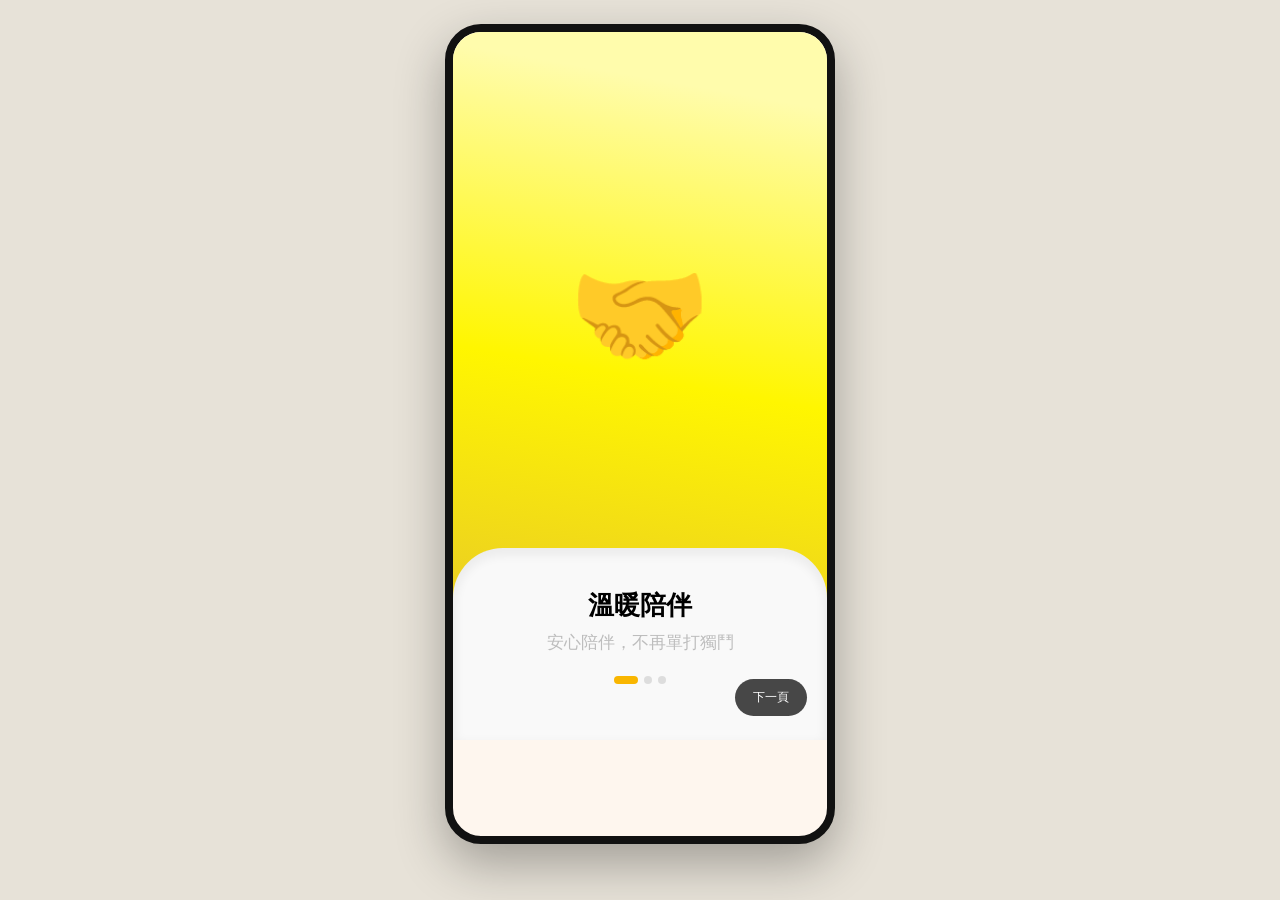
==== 吞嚥照護本/index.html @ 3a4defb1 "Add files via upload first edition by engineer" ====
<!doctype html><html><head><meta charset=utf8><meta name=viewport content="width=device-width,initial-scale=1,viewport-fit=cover"><style>:root{color-scheme:light;box-sizing:border-box;padding-top:env(safe-area-inset-top,0px);padding-bottom:env(safe-area-inset-bottom,0px)}html{scroll-padding-top:env(safe-area-inset-top,0px)}body{margin:0;padding:0;font:14px -apple-system,BlinkMacSystemFont,sans-serif;background:#faf9f5;color:#141413}img{max-width:100%}[hidden]:not([hidden=until-found i]){display:none!important}</style></head><body>
<title>吞嚥照護本</title>
<style>
  :root{
    --page-bg:#e7e2d8; --bg:#fef6ee; --card:#ffffff; --ink:#1c1c1c; --sub:#6b7280;
    --accent:#f6812a; --accent-d:#d6620f; --yellow:#fddb00; --yellow-d:#f5c400;
    --line:#e5e7eb; --teal:#12b8a6;
  }
  *{box-sizing:border-box;}
  body{margin:0;font-family:"PingFang TC","Microsoft JhengHei",sans-serif;background:var(--page-bg);display:flex;justify-content:center;padding-block:24px;color:var(--ink);}
  .phone{width:390px;max-width:100%;height:820px;background:var(--bg);border-radius:36px;box-shadow:0 20px 50px rgba(0,0,0,.3);overflow:hidden;position:relative;border:8px solid #111;}
  .screen{height:100%;overflow-y:auto;padding-bottom:96px;}
  .tabbar{position:absolute;bottom:0;left:0;right:0;height:88px;background:#171717;display:flex;align-items:flex-end;padding-bottom:14px;border-radius:36px 36px 0 0;z-index:20;}
  .tab{flex:1;display:flex;flex-direction:column;align-items:center;justify-content:center;gap:6px;font-size:.68rem;color:#fff;cursor:pointer;background:none;border:none;}
  .tab.active{color:var(--accent);}
  .tab.active .ic svg{stroke:var(--accent);}
  .tab .ic{display:flex;align-items:center;justify-content:center;}
  .tab .ic svg{width:26px;height:26px;stroke:#fff;fill:none;stroke-width:1.6;}
  .tab-spacer{flex:0 0 76px;}
  .tab-bump{position:absolute;left:50%;top:-24px;transform:translateX(-50%);width:140px;height:48px;background:#171717;border-radius:70px 70px 0 0;z-index:19;}
  .fab{position:absolute;left:50%;bottom:56px;transform:translateX(-50%);width:60px;height:60px;border-radius:50%;background:var(--accent);color:#fff;font-size:1.7rem;border:none;display:flex;align-items:center;justify-content:center;cursor:pointer;z-index:21;box-shadow:0 4px 10px rgba(0,0,0,.25);}

  /* ---- 質地卡 ---- */
  .qd-head{padding:16px 16px 10px;}
  .qd-head .tag{color:var(--accent);font-size:.68rem;font-weight:700;margin-bottom:6px;}
  .qd-head h2{margin:0 0 2px;font-size:1.05rem;color:var(--ink);}
  .qd-head p{margin:0;font-size:.78rem;color:var(--sub);}
  .qd-section-title{padding:14px 16px 0;font-size:.95rem;font-weight:700;color:var(--ink);}
  .qd-section-sub{padding:2px 16px 0;font-size:.75rem;color:var(--sub);}
  .split-card{display:flex;height:200px;border-radius:18px;overflow:hidden;margin:10px 16px;box-shadow:0 2px 8px rgba(0,0,0,.15);}
  .split-half{flex:1;position:relative;cursor:pointer;display:flex;align-items:flex-end;padding:14px;border:none;text-align:left;font:inherit;}
  .split-half .lbl{color:#fff;font-weight:800;font-size:1.02rem;text-shadow:0 1px 4px rgba(0,0,0,.5);}
  .split-video-a{background:linear-gradient(160deg,#c8946a 0%,#8a6142 100%);}
  .split-video-b{background:linear-gradient(160deg,#8a6142 0%,#4a3222 100%);}
  .split-menu-a{background:linear-gradient(160deg,#d8cda0 0%,#b7ae85 100%);}
  .split-menu-b{background:linear-gradient(160deg,#b7ae85 0%,#6f7050 100%);}
  .split-menu-a .lbl,.split-menu-b .lbl{color:#2c2a1e;text-shadow:none;}
  .qd-scroll{display:flex;gap:10px;overflow-x:auto;padding:10px 16px 4px;-webkit-overflow-scrolling:touch;}
  .qd-card{flex:0 0 128px;height:158px;border-radius:24px;position:relative;overflow:hidden;cursor:pointer;border:none;padding:0;display:block;}
  .qd-card .qd-bg{position:absolute;inset:0;}
  .qd-card .qd-overlay{position:absolute;inset:0;background:linear-gradient(to bottom, rgba(255,255,255,.15) 0%, rgba(0,0,0,.55) 100%);}
  .qd-card .qd-lbl{position:absolute;left:0;right:0;bottom:14px;z-index:1;color:#fff;text-align:center;padding:0 6px;}
  .qd-card .qd-lbl b{display:block;font-size:1.05rem;font-weight:800;text-shadow:0 1px 4px rgba(0,0,0,.4);}
  .qd-card .qd-lbl span{display:block;font-size:.66rem;margin-top:2px;text-shadow:0 1px 4px rgba(0,0,0,.4);}
  .qd-toolkit{display:flex;gap:10px;padding:14px 16px 20px;}
  .qd-toolkit .qd-tk-card{flex:1;height:200px;border-radius:24px;background:linear-gradient(160deg,#f3ead9 0%,#d9c9a4 100%);display:flex;align-items:center;justify-content:center;font-size:2rem;color:#a98a55;}

  /* ---- 質地測定示範 detail page ---- */
  .st-topbar{background:#e75900;color:#fff;padding:20px 16px 18px;position:relative;border-radius:0 0 30px 30px;}
  .st-back{position:absolute;left:16px;top:18px;background:none;border:none;color:#fff;font-size:1.3rem;cursor:pointer;padding:4px 8px;}
  .st-topbar h2{margin:0 0 10px;text-align:center;font-size:1rem;font-weight:800;}
  .st-warn{display:flex;align-items:center;justify-content:center;gap:6px;font-size:.68rem;font-weight:700;}
  .st-pillrow{display:flex;gap:8px;overflow-x:auto;padding:14px 16px;}
  .st-pill{flex:0 0 auto;border:1.5px solid var(--accent);color:var(--accent);border-radius:20px;padding:8px 16px;font-size:.82rem;font-weight:700;background:var(--card);cursor:pointer;white-space:nowrap;}
  .st-pill.active{background:var(--accent);color:#fff;}
  .st-section{background:var(--card);border-radius:16px;margin:0 16px 16px;padding:16px;box-shadow:0 1px 4px rgba(0,0,0,.08);}
  .st-section h3{margin:0 0 4px;font-size:.9rem;color:var(--accent);}
  .st-section .exp{font-size:.78rem;color:var(--sub);margin:0 0 10px;}
  .st-video-label{font-size:.82rem;font-weight:700;margin:12px 0 6px;color:var(--ink);}
  .st-video-label:first-of-type{margin-top:0;}
  .st-video{width:100%;aspect-ratio:16/9;border-radius:12px;background:linear-gradient(160deg,#e7dcc8 0%,#c9a876 100%);display:flex;align-items:center;justify-content:center;color:#777;font-size:.75rem;overflow:hidden;position:relative;}
  .st-video iframe{width:100%;height:100%;border:none;border-radius:12px;}
  .credits-footer{margin:24px 0 0;background:#e75900;border-radius:30px 30px 0 0;padding:20px 24px 28px 24px;color:#fff;position:relative;}
  .credits-footer .cf-title{font-size:.75rem;font-weight:700;margin:0 0 12px;line-height:1.5;text-align:center;}
  .credits-row{display:flex;align-items:flex-start;gap:8px;font-size:.75rem;font-weight:700;line-height:1.5;margin-bottom:4px;}
  .credits-row .bar{width:4px;flex:0 0 4px;align-self:stretch;min-height:16px;background:#fff;border-radius:1px;}
  .cf-badge{position:absolute;right:16px;bottom:12px;width:32px;height:32px;border-radius:16px;background:#fff;display:flex;align-items:center;justify-content:center;font-size:1rem;overflow:hidden;}
  .st-video-link{display:flex;flex-direction:column;align-items:center;justify-content:center;gap:10px;width:100%;height:100%;text-decoration:none;}
  .st-video-link .play-badge{width:54px;height:54px;border-radius:50%;background:rgba(255,255,255,.9);color:var(--accent-d);display:flex;align-items:center;justify-content:center;font-size:1.3rem;box-shadow:0 2px 8px rgba(0,0,0,.2);}
  .st-video-link .yt-caption{font-size:.72rem;font-weight:700;color:#5a4326;}

  /* ---- 示範料理 detail page ---- */
  .mn-info{font-size:.68rem;text-align:center;opacity:.9;margin-bottom:4px;}
  .mn-nutri{font-size:.66rem;text-align:center;opacity:.85;}
  .mn-intro{background:var(--card);border-radius:16px;margin:0 16px 16px;padding:16px;box-shadow:0 1px 4px rgba(0,0,0,.08);font-size:.78rem;color:var(--sub);line-height:1.7;}
  .mn-intro h3{margin:0 0 8px;font-size:.9rem;color:var(--ink);}
  .mn-ing{font-size:.76rem;color:var(--sub);margin:0 0 10px;}
  .mn-photo{width:100%;height:160px;border-radius:14px;background:#e5e5e5;}
  .mn-warn{font-size:.7rem;color:var(--accent);margin:0 0 8px;line-height:1.5;}

  /* ---- 自家菜 / 安心錄 shared ---- */
  .yellow-panel{background:var(--yellow);padding:14px 16px 16px;}
  .yp-row{display:flex;justify-content:space-between;align-items:center;}
  .pill-white{background:#fff;border-radius:20px;padding:6px 12px;font-size:.72rem;font-weight:700;color:#222;display:inline-flex;align-items:center;gap:5px;}
  .avatar{width:32px;height:32px;border-radius:50%;background:#fff;display:flex;align-items:center;justify-content:center;font-size:1rem;overflow:hidden;}
  .calendar{display:grid;grid-template-columns:repeat(7,1fr);gap:4px;margin-top:10px;}
  .cal-h{text-align:center;font-size:.62rem;color:#8a6d00;}
  .cal-d{aspect-ratio:1;display:flex;align-items:center;justify-content:center;border-radius:8px;font-size:.75rem;cursor:pointer;border:none;background:transparent;color:#333;}
  .cal-d.sel{background:#fff;font-weight:800;}
  .cal-d.has::after{content:"";display:block;width:4px;height:4px;border-radius:50%;background:var(--accent);position:relative;top:9px;}
  .today-title{font-weight:800;font-size:1rem;margin:12px 0 2px;color:#222;}
  .today-sub{font-size:.78rem;color:#3a3226;}
  .entry-item{display:flex;gap:10px;align-items:center;background:rgba(255,255,255,.6);border-radius:10px;padding:8px 10px;margin-top:8px;}
  .entry-item img{width:38px;height:38px;border-radius:8px;object-fit:cover;background:#fff;}
  .entry-item .who{font-size:.7rem;font-weight:700;color:#222;}
  .entry-item .what{font-size:.72rem;color:#444;}
  .entry-item .time{margin-left:auto;font-size:.65rem;color:#666;}

  .form-panel{background:var(--card);border-radius:20px 20px 0 0;margin-top:-14px;position:relative;padding:16px;box-shadow:0 -2px 10px rgba(0,0,0,.08);}
  .fp-head{display:flex;align-items:center;gap:10px;margin-bottom:12px;}
  .fp-head .dsel{font-weight:800;font-size:1rem;color:var(--ink);}
  .seg{display:flex;background:var(--line);border-radius:14px;padding:2px;font-size:.7rem;margin-left:auto;}
  .seg span{padding:5px 10px;border-radius:12px;cursor:pointer;color:var(--ink);}
  .seg span.on{background:var(--teal);color:#fff;font-weight:700;}
  .cam-btn{width:30px;height:30px;border-radius:50%;border:1px solid var(--line);background:var(--card);display:flex;align-items:center;justify-content:center;cursor:pointer;}
  .f-field{border:1.5px solid var(--accent);border-radius:22px;padding:9px 14px;margin-bottom:10px;display:flex;align-items:center;gap:8px;}
  .f-field label{color:var(--accent);font-size:.8rem;font-weight:700;flex-shrink:0;}
  .f-field input,.f-field select{border:none;outline:none;flex:1;font-size:.85rem;background:transparent;color:var(--ink);text-align:right;min-width:0;}
  .f-field .icon-r{font-size:1rem;flex-shrink:0;}
  .btn-primary{background:var(--accent);color:#fff;border:none;padding:11px;border-radius:14px;font-size:.86rem;font-weight:700;cursor:pointer;width:100%;}
  .list-title{font-size:.9rem;font-weight:700;margin:16px 0 8px;color:var(--ink);}
  .empty{text-align:center;color:var(--sub);font-size:.82rem;padding:24px 0;}

  /* ---- 安心錄 last visit ---- */
  .visit-hero{background:var(--yellow);border-radius:16px;padding:14px 16px;margin:0 16px;box-shadow:0 4px 0 var(--yellow-d);}
  .visit-hero .vh-meta{font-size:.78rem;font-weight:800;color:#2a2200;border-bottom:1px solid rgba(0,0,0,.15);padding-bottom:8px;margin-bottom:8px;}
  .visit-hero .vh-body{font-size:.8rem;line-height:1.6;margin-bottom:6px;color:#2a2200;}
  .visit-hero .vh-by{font-size:.72rem;color:#5c4a00;}
  .date-chip-row{display:flex;gap:10px;overflow-x:auto;padding:14px 16px;}
  .date-chip{flex:0 0 78px;height:78px;border-radius:14px;background:linear-gradient(160deg,var(--yellow) 0%,var(--accent) 100%);color:#2a2200;display:flex;flex-direction:column;align-items:flex-start;justify-content:center;padding:8px 10px;cursor:pointer;}
  .date-chip b{font-size:.68rem;}
  .date-chip .dnum{font-size:1.3rem;font-weight:800;}
  .date-chip .dtag{font-size:.6rem;}

  /* ---- 長輩卡 ---- */
  .elder-head{display:flex;align-items:center;gap:14px;padding:20px 16px 8px;}
  .elder-head .photo{width:64px;height:64px;border-radius:50%;background:var(--line);flex-shrink:0;}
  .elder-head h2{margin:0;font-size:1.15rem;color:var(--ink);}
  .elder-head .sub-tag{font-size:.65rem;color:var(--sub);font-weight:400;margin-left:4px;}
  .chip-small{display:inline-block;border:1px solid var(--accent);color:var(--accent);border-radius:14px;padding:3px 10px;font-size:.7rem;margin-top:6px;margin-right:6px;}
  .care-item{display:flex;align-items:center;gap:10px;padding:10px 0;border-bottom:1px solid var(--line);}
  .care-item .photo{width:38px;height:38px;border-radius:50%;background:var(--line);flex-shrink:0;}
  .care-item .nm{font-size:.85rem;font-weight:700;color:var(--ink);}
  .care-item .role{font-size:.68rem;color:var(--sub);font-weight:400;margin-left:4px;}
  .care-item .upd{font-size:.7rem;color:var(--accent);margin-top:2px;}
  .photo-grid{display:flex;gap:6px;overflow-x:auto;padding-bottom:4px;}
  .photo-grid .ph{flex:0 0 100px;height:120px;border-radius:8px;background:#ccc center/cover;position:relative;}
  .photo-grid .ph span{position:absolute;left:6px;bottom:6px;color:#fff;font-size:.65rem;text-shadow:0 1px 3px rgba(0,0,0,.7);}

  .toast{position:absolute;bottom:90px;left:50%;transform:translateX(-50%);background:#222;color:#fff;padding:8px 16px;border-radius:20px;font-size:.78rem;z-index:40;opacity:0;transition:opacity .2s;pointer-events:none;}
  .toast.show{opacity:1;}

  /* ---- Onboarding ---- */
  .onboard-wrap{position:relative;height:100%;background:linear-gradient(190deg,#fffcac 10%,#fff600 49%,#ddb23b 106%);display:flex;flex-direction:column;align-items:center;justify-content:flex-end;overflow:hidden;}
  .onboard-illust{flex:1;display:flex;align-items:center;justify-content:center;font-size:7rem;padding-top:40px;}
  .onboard-card{background:#f9f9f9;border-radius:50px 50px 0 0;box-shadow:inset 0 5px 10px 3px rgba(0,0,0,.05);width:100%;padding:40px 24px 56px;text-align:center;position:relative;}
  .onboard-card h2{margin:0 0 8px;font-size:1.6rem;font-weight:800;color:#000;}
  .onboard-card p{margin:0;font-size:1.05rem;color:#bdbdbd;}
  .onboard-dots{display:flex;gap:6px;justify-content:center;margin-top:22px;}
  .onboard-dots span{width:8px;height:8px;border-radius:4px;background:#ddd;display:inline-block;}
  .onboard-dots span.on{width:24px;background:#f9b600;}
  .onboard-next{position:absolute;right:20px;bottom:24px;background:#474747;color:#fff;border:none;border-radius:100px;padding:10px 18px;font-size:.78rem;cursor:pointer;}
  .onboard-next.last{background:#000;}

  /* ---- Home ---- */
  .home-hero{background:#fff600;border-radius:0 0 41px 41px;padding:16px 16px 60px;position:relative;}
  .home-toprow{display:flex;align-items:center;gap:6px;font-size:.85rem;font-weight:700;color:#000;}
  .home-toprow .chev{font-size:.7rem;color:#555;}
  .home-date{font-size:1.4rem;font-weight:800;color:#000;margin:14px 0 2px;}
  .home-greet{font-size:1.15rem;font-weight:800;color:#000;margin:0 0 16px;}
  .home-cta{display:flex;flex-direction:column;gap:8px;width:62%;}
  .home-cta button{background:#fff;border-radius:18px;padding:9px 14px;font-size:.8rem;font-weight:700;text-align:left;cursor:pointer;display:flex;align-items:center;gap:6px;}
  .home-cta button.meal{border:1px solid #ff5100;color:#ff5100;}
  .home-cta button.visit{border:1px solid #c7c000;color:#c7c000;}
  .home-level{position:absolute;right:16px;bottom:16px;text-align:right;color:#c7c000;}
  .home-level .lv-lbl{font-size:.72rem;font-weight:700;}
  .home-level .lv-num{font-size:2rem;font-weight:800;line-height:1;}
  .home-level .lv-tail{font-size:.72rem;font-weight:700;}
  .home-level .lv-bowl{font-size:2.6rem;margin-top:2px;}
  .home-logs{padding:0 16px;margin-top:-30px;position:relative;z-index:2;}
  .log-card{border-radius:41px;padding:18px 16px;display:flex;gap:12px;margin-bottom:12px;}
  .log-card.current{background:#f5f5f5;}
  .log-card.past{background:rgba(245,245,245,.6);}
  .log-date{flex:0 0 52px;text-align:center;}
  .log-date .dn{font-size:1.8rem;font-weight:800;color:#676767;line-height:1;}
  .log-date .dm{font-size:.85rem;color:#ddd;font-weight:700;}
  .log-rows{flex:1;display:flex;flex-direction:column;gap:6px;}
  .log-badge{align-self:flex-start;background:#ff5100;color:#fff;font-size:.65rem;font-weight:700;border-radius:10px;padding:3px 8px;margin-bottom:2px;}
  .log-row{background:rgba(255,255,255,.85);border-radius:23px;padding:9px 12px;font-size:.75rem;font-weight:700;color:#333;display:flex;align-items:center;gap:6px;}
  .log-card.past .log-row{background:rgba(255,255,255,.6);}
</style>

<div class="phone">
  <div class="screen" id="screen"></div>
  <div class="tab-bump"></div>
  <div class="fab" id="fab">＋</div>
  <div class="tabbar" id="tabbar">
    <button class="tab" data-tab="texture">
      <span class="ic"><svg viewBox="0 0 24 24"><rect x="2" y="4" width="20" height="16" rx="3"/><path d="M9 4v16M4 9h5M4 15h5"/><path d="M13 9l4 3-4 3z"/></svg></span>質地卡
    </button>
    <button class="tab" data-tab="meal">
      <span class="ic"><svg viewBox="0 0 24 24"><path d="M12 3a3 3 0 0 1 3 3v6a3 3 0 0 1-6 0V6a3 3 0 0 1 3-3z"/><path d="M6 11a6 6 0 0 0 12 0M12 17v4"/></svg></span>自家菜
    </button>
    <div class="tab-spacer"></div>
    <button class="tab" data-tab="visit">
      <span class="ic"><svg viewBox="0 0 24 24"><circle cx="12" cy="12" r="9"/><path d="M9 8v4a3 3 0 0 0 6 0V8"/><circle cx="6.5" cy="15.5" r="1"/></svg></span>安心錄
    </button>
    <button class="tab" data-tab="elder">
      <span class="ic"><svg viewBox="0 0 24 24"><circle cx="12" cy="8" r="4"/><path d="M4 20c0-4 4-6 8-6s8 2 8 6"/></svg></span>長輩卡
    </button>
  </div>
  <div class="toast" id="toast"></div>
</div>

<script>
/* ---------------- data / storage ---------------- */
const STORE_MEALS = "ansimjia_meals";
const STORE_VISITS = "ansimjia_visits";
const PATIENT = { name:"陳寶珠", age:78, level:"Level 4以下" };

function loadMeals(){ try{ return JSON.parse(localStorage.getItem(STORE_MEALS)||"[]"); }catch(e){ return []; } }
function saveMeals(arr){ try{ localStorage.setItem(STORE_MEALS, JSON.stringify(arr)); }catch(e){} }
function loadVisits(){ try{ return JSON.parse(localStorage.getItem(STORE_VISITS)||"[]"); }catch(e){ return []; } }
function saveVisits(arr){ try{ localStorage.setItem(STORE_VISITS, JSON.stringify(arr)); }catch(e){} }

function seedIfEmpty(){
  if(loadMeals().length===0){
    saveMeals([{id:1, date: fmt(new Date()), time:"10:03", who:"阿妮", name:"一杯燕麥", cat:"drink"}]);
  }
  if(loadVisits().length===0){
    saveVisits([{id:1, date:"2026-08-20", time:"10:33", clinic:"台北醫院", doctor:"陳醫師",
       note:"評估吞嚥功能穩定，建議持續Level 5質地，三個月後複診。", recorder:"阿妮 看護"}]);
  }
}
function fmt(d){ const p=n=>String(n).padStart(2,"0"); return `${d.getFullYear()}-${p(d.getMonth()+1)}-${p(d.getDate())}`; }
function uid(){ return Date.now()+Math.floor(Math.random()*1000); }

/* ---------------- 質地測定示範 內容資料 ---------------- */
const SELF_TEST_DATA = {
  "12": {
    title: "Level 1-2．質地測定示範",
    warn: "工具包並未提供針筒，需自行至藥局購買10毫升針筒。",
    sections: [
      { key:"step", pill:"步驟教學", heading:"步驟教學", videos:[{label:null, videoId:"ZAgWRgrYxpQ"}] },
      { key:"l1", pill:"Level 1", heading:"Level 1", exp:"範例：優酪乳、桂格喝的燕麥",
        videos:[{label:"優酪乳", videoId:"na2gVQXbpEU"},{label:"喝的貴格燕麥", videoId:"C4ozJu4w994"}] },
      { key:"l2", pill:"Level 2", heading:"Level 2", exp:"範例：酪梨牛奶、果菜汁加增稠劑",
        videos:[{label:"酪梨牛奶", videoId:"RKBnwPXRSU0"},{label:"果菜汁加增稠劑", videoId:"MyJ1kkomUUY"}] }
    ]
  },
  "3": {
    title: "Level 3．質地測定示範",
    warn: "工具包並未提供針筒，需自行至藥局購買10毫升針筒。",
    sections: [
      { key:"step", pill:"步驟教學", heading:"步驟教學", videos:[{label:null}] },
      { key:"fruit", pill:"果漿", heading:"果漿", exp:"滴管測試、叉子滴落測試",
        videos:[{label:"滴管測試"},{label:"叉子滴落測試"}] },
      { key:"jelly", pill:"燒仙草", heading:"燒仙草", exp:"滴管測試、叉子滴落測試",
        videos:[{label:"滴管測試"},{label:"叉子滴落測試"}] }
    ]
  },
  "4": { title:"Level 4．質地測定示範", warn:"叉子滴落測試：食物應可通過測試不滴落。",
    sections:[{ key:"step", pill:"步驟教學", heading:"步驟教學", videos:[{label:null}] }] },
  "5": { title:"Level 5．質地測定示範", warn:"湯匙傾斜測試：食物應能保持形狀不易散開。",
    sections:[{ key:"step", pill:"步驟教學", heading:"步驟教學", videos:[{label:null}] }] },
  "6": { title:"Level 6．質地測定示範", warn:"叉子壓力檢測：食物應可用叉子輕鬆壓碎。",
    sections:[{ key:"step", pill:"步驟教學", heading:"步驟教學", videos:[{label:null}] }] }
};

/* ---------------- onboarding ---------------- */
const ONBOARD_KEY = "ansimjia_onboarded";
const ONBOARD_SLIDES = [
  { emoji:"🤝", title:"溫暖陪伴", sub:"安心陪伴，不再單打獨鬥" },
  { emoji:"🎬", title:"專業分級", sub:"專業依據影片,不再憑感覺" },
  { emoji:"📖", title:"紀錄無憂", sub:"紀錄不遺忘,回顧看得見" }
];

/* ---------------- state ---------------- */
const state = { tab:"home", mealSelDate: fmt(new Date()), textureView:"list", selftestKey:null, onboardStep:1 };

function toast(msg){
  const el = document.getElementById("toast");
  el.textContent = msg;
  el.classList.add("show");
  setTimeout(()=>el.classList.remove("show"), 1600);
}

/* ---------------- render dispatcher ---------------- */
function render(){
  const screen = document.getElementById("screen");
  const tabbar = document.getElementById("tabbar");
  const fabEl = document.getElementById("fab");
  const bumpEl = document.querySelector(".tab-bump");
  fabEl.style.display = (state.tab==="onboard") ? "none" : "flex";
  if(state.tab==="onboard"){
    screen.innerHTML = renderOnboarding(state.onboardStep);
    tabbar.style.display = "none";
    if(bumpEl) bumpEl.style.display = "none";
    screen.scrollTop = 0;
    wireEvents();
    return;
  } else if(state.tab==="home"){
    screen.innerHTML = renderHome();
    tabbar.style.display = "flex";
  } else if(state.tab==="texture" && state.textureView==="selftest"){
    screen.innerHTML = renderSelfTestDetail(state.selftestKey);
    tabbar.style.display = "none";
  } else if(state.tab==="texture" && state.textureView==="menu"){
    screen.innerHTML = renderMenuDetail(state.selftestKey);
    tabbar.style.display = "none";
  } else if(state.tab==="texture"){
    screen.innerHTML = renderTexture();
    tabbar.style.display = "flex";
  } else if(state.tab==="meal"){
    screen.innerHTML = renderMeal();
    tabbar.style.display = "flex";
  } else if(state.tab==="visit"){
    screen.innerHTML = renderVisit();
    tabbar.style.display = "flex";
  } else if(state.tab==="elder"){
    screen.innerHTML = renderElder();
    tabbar.style.display = "flex";
  }
  const barHidden = (tabbar.style.display==="none");
  if(bumpEl) bumpEl.style.display = barHidden ? "none" : "block";
  fabEl.style.display = barHidden ? "none" : "flex";
  screen.style.paddingBottom = barHidden ? "0px" : "96px";
  screen.scrollTop = 0;
  document.querySelectorAll(".tab").forEach(b=>{
    b.classList.toggle("active", b.dataset.tab===state.tab);
  });
  wireEvents();
}

/* ---------------- Onboarding ---------------- */
function renderOnboarding(step){
  const s = ONBOARD_SLIDES[step-1];
  const isLast = step===ONBOARD_SLIDES.length;
  return `
  <div class="onboard-wrap">
    <div class="onboard-illust">${s.emoji}</div>
    <div class="onboard-card">
      <h2>${s.title}</h2>
      <p>${s.sub}</p>
      <div class="onboard-dots">${ONBOARD_SLIDES.map((_,i)=>`<span class="${i+1===step?"on":""}"></span>`).join("")}</div>
      <button class="onboard-next ${isLast?"last":""}" id="onboardNext">${isLast? "開始紀錄" : "下一頁"}</button>
    </div>
  </div>`;
}

/* ---------------- Home（主頁） ---------------- */
function renderHome(){
  const d = new Date();
  const dateStr = `${d.getFullYear()} / ${String(d.getMonth()+1).padStart(2,"0")} / ${String(d.getDate()).padStart(2,"0")}`;
  const allMeals = loadMeals();
  const byDate = {};
  allMeals.forEach(m=>{ (byDate[m.date]=byDate[m.date]||[]).push(m); });
  const dates = Object.keys(byDate).sort((a,b)=>b.localeCompare(a)).slice(0,2);
  const cardDates = dates.length? dates : [fmt(d)];
  const MON = ["JAN","FEB","MAR","APR","MAY","JUN","JUL","AUG","SEP","OCT","NOV","DEC"];
  return `
  <div class="home-hero">
    <div class="home-toprow">陳寶珠的吞嚥照護本 <span class="chev">▾</span></div>
    <div class="home-date">${dateStr}</div>
    <div class="home-greet">早安！阿嬤今天吃飯了嗎？</div>
    <div class="home-cta">
      <button class="meal" data-goto="home-meal">＋ 餐食紀錄</button>
      <button class="visit" data-goto="home-visit">＋ 診斷回顧</button>
    </div>
    <div class="home-level">
      <div class="lv-lbl">寶珠阿嬤可以吃</div>
      <div class="lv-num">Level 4</div>
      <div class="lv-tail">以下</div>
      <div class="lv-bowl">🍲</div>
    </div>
  </div>
  <div class="home-logs">
    ${cardDates.map((dt,i)=>{
      const items = byDate[dt]||[];
      const dobj = new Date(dt+"T00:00:00");
      const rows = items.length
        ? items.slice(0,3).map(it=>`<div class="log-row">🍽 ${it.name}</div>`)
        : (i===0
            ? [`<div class="log-row">🍚 地瓜粥</div>`,`<div class="log-row">💧 1200ml</div>`,`<div class="log-row">🕒 早餐、午餐</div>`]
            : [`<div class="log-row">🍚 南瓜燉飯</div>`,`<div class="log-row">💧 950ml</div>`]);
      return `
      <div class="log-card ${i===0?"current":"past"}">
        <div class="log-date"><div class="dn">${String(dobj.getDate()).padStart(2,"0")}</div><div class="dm">${MON[dobj.getMonth()]}</div></div>
        <div class="log-rows">
          ${i===0? `<div class="log-badge">回診日</div>` : ""}
          ${rows.join("")}
        </div>
      </div>`;
    }).join("")}
  </div>`;
}

/* ---------------- 質地卡 ---------------- */
const IMG_LOGO = "[data-uri]";
const IMG_TOOLKIT = "[data-uri]";
const IMG_MENU7 = "[data-uri]";
const IMG_MENU6 = "[data-uri]";
const IMG_MENU5 = "[data-uri]";
const IMG_LEVEL6 = "[data-uri]";
const IMG_LEVEL5 = "[data-uri]";
const IMG_LEVEL4 = "[data-uri]";
const IMG_LEVEL3 = "[data-uri]";
const IMG_SYRINGE = "[data-uri]";
const QD_DEMO_LEVELS = [
  { key:"12", label:"Level 1-2", sub:"教學觀看", grad:"linear-gradient(160deg,#c8946a 0%,#8a6142 100%)", img:IMG_SYRINGE },
  { key:"3",  label:"Level 3",   sub:"教學觀看", grad:"linear-gradient(160deg,#8a6142 0%,#4a3222 100%)", img:IMG_LEVEL3 },
  { key:"4",  label:"Level 4",   sub:"教學觀看", grad:"linear-gradient(160deg,#b98a5c 0%,#6e4e2c 100%)", img:IMG_LEVEL4 },
  { key:"5",  label:"Level 5",   sub:"教學觀看", grad:"linear-gradient(160deg,#d8a878 0%,#8a5c34 100%)", img:IMG_LEVEL5 },
  { key:"6",  label:"Level 6",   sub:"教學觀看", grad:"linear-gradient(160deg,#c9946a 0%,#754e28 100%)", img:IMG_LEVEL6 }
];
const QD_MENU_LEVELS = [
  { key:"5", label:"Level 5", sub:"軟質及一口量", grad:"linear-gradient(160deg,#d8cda0 0%,#b7ae85 100%)", img:IMG_MENU5 },
  { key:"6", label:"Level 6", sub:"軟質及一口量", grad:"linear-gradient(160deg,#b7ae85 0%,#6f7050 100%)", img:IMG_MENU6 },
  { key:"7", label:"Level 7", sub:"食物原狀、容易咀嚼", grad:"linear-gradient(160deg,#cbb98a 0%,#8a7a4d 100%)", img:IMG_MENU7 }
];
function qdCard(item, goto){
  const bg = item.img
    ? `background-image:url('${item.img}');background-size:cover;background-position:center;`
    : `background:${item.grad};`;
  return `
  <button class="qd-card" style="${bg}" data-goto="${goto}" data-key="${item.key}">
    <div class="qd-overlay"></div>
    <div class="qd-lbl"><b>${item.label}</b><span>${item.sub}</span></div>
  </button>`;
}
function renderTexture(){
  return `
  <div class="qd-head">
    <div class="tag">臺北醫學大學營養學院 保健營養學系｜高齡營養研究中心 出品</div>
    <h2>IDDSI 質地測定下示範</h2>
    <p>觀看影片，學習居家質地檢測方法</p>
  </div>
  <div class="qd-scroll">
    ${QD_DEMO_LEVELS.map(it=>qdCard(it,"selftest")).join("")}
  </div>

  <div class="qd-section-title">咀嚼困難飲食之示範料理</div>
  <div class="qd-section-sub">不同質地料理查詢</div>
  <div class="qd-scroll">
    ${QD_MENU_LEVELS.map(it=>qdCard(it,"menu")).join("")}
  </div>

  <div class="qd-section-title">IDDSI 食物質地測定工具包</div>
  <div class="qd-section-sub">兼具專業衛教與居家自主測定，輕巧便攜的食物質地檢測工具</div>
  <div class="qd-toolkit">
    <div class="qd-tk-card" style="background-image:url('${IMG_TOOLKIT}');background-size:cover;background-position:center;"></div>
  </div>`;
}

/* ---------------- 咀嚼困難飲食之示範料理 內容資料 ---------------- */
const MENU_SOFT_VEG_INTRO = [
  "建議可多選擇 <b>絲瓜、冬瓜、大黃瓜、莧菜、地瓜葉、茄子、大番茄</b> 等軟質蔬菜，也可以使用 <b>留葉去梗</b> 的方式，讓老人家只吃葉菜的部分，咀嚼更輕鬆。",
  "烹調可善用 <b>蒸、煮、滷、燜、紅燒</b> 等方式。",
  "水果方面，建議選擇比較熟軟的種類，如 <b>香蕉、葡萄、水蜜桃</b>，也可將水果切成薄片或打成果泥，減少咀嚼的負擔。"
];
const MENU_L5_WARN = "此道料理亦可於進食前切割成大小0.4x0.4公分，即符合第5級（細碎及軟濕）";
const MENU_DATA = {
  "5": {
    title: "Level 5 ‧ 咀嚼困難飲食之示範料理",
    info: "軟質及一口量 ｜ 1人份",
    nutri: "蛋白質30G / 脂肪27.5G / 醣類90G / 總熱量730kcal",
    intro: MENU_SOFT_VEG_INTRO,
    sections: [
      { key:"demo", pill:"擺盤示範", heading:"擺盤示範" },
      { key:"rice", pill:"糙米稀飯", heading:"糙米稀飯", ing:"糙米20G、白米40G、水420G" },
      { key:"pumpkin", pill:"蒸南瓜泥", heading:"蒸南瓜泥", ing:"南瓜85G" },
      { key:"egg", pill:"蒸蛋", heading:"蒸蛋", ing:"蛋55G、高湯110G、鹽 / 醬油適量" },
      { key:"chicken", pill:"腿排肉豆..", heading:"雞腿肉豆腐肉排", ing:"雞腿肉60G、豆腐排40G、米酒5G、芝麻醬10G", warn:MENU_L5_WARN },
      { key:"veg2", pill:"雙色蔬菜", heading:"雙色蔬菜", ing:"白花椰菜50G、紅蘿蔔10G、沙拉油5G", warn:MENU_L5_WARN },
      { key:"cucumber", pill:"水煮大黃..", heading:"水煮大黃瓜", ing:"大黃瓜90G", warn:MENU_L5_WARN },
      { key:"fruit", pill:"雙色水果..", heading:"雙色水果拼盤", ing:"木瓜75G、香蕉70G" }
    ]
  },
  "6": {
    title: "Level 6 ‧ 咀嚼困難飲食之示範料理",
    info: "軟質及一口量 ｜ 1人份",
    nutri: "蛋白質30G / 脂肪27.5G / 醣類90G / 總熱量730kcal",
    sections: [
      { key:"demo", pill:"擺盤示範", heading:"擺盤示範" },
      { key:"rice", pill:"糙米飯", heading:"糙米飯（軟）", ing:"糙米20G、白米40G、水90G" },
      { key:"pumpkin", pill:"蒸南瓜", heading:"蒸南瓜", ing:"南瓜85G" },
      { key:"egg", pill:"中式炒蛋", heading:"中式炒蛋", ing:"蛋55G、沙拉油7.5G、鹽 / 醬油適量" },
      { key:"chicken", pill:"腿排肉豆..", heading:"雞腿肉豆腐肉排", ing:"雞腿排60G、板豆腐40G、米酒5G、番茄醬5G" },
      { key:"veg3", pill:"三色蔬菜", heading:"三色蔬菜", ing:"白花椰菜25G、綠花椰菜25G、紅蘿蔔10G、蒜末2G、沙拉油5G" },
      { key:"cucumber", pill:"水煮大黃..", heading:"水煮大黃瓜", ing:"大黃瓜90G" },
      { key:"fruit", pill:"雙色水果..", heading:"雙色水果拼盤", ing:"木瓜75G、香蕉70G" }
    ]
  },
  "7": {
    title: "Level 7 ‧ 咀嚼困難飲食之示範料理",
    info: "食物原狀、容易咀嚼 ｜ 1人份",
    nutri: "蛋白質30G / 脂肪27.5G / 醣類90G / 總熱量730kcal",
    sections: [
      { key:"demo", pill:"擺盤示範", heading:"擺盤示範" },
      { key:"rice", pill:"糙米飯", heading:"糙米飯", ing:"糙米20G、白米40G、水72G" },
      { key:"pumpkin", pill:"蒸南瓜", heading:"蒸南瓜", ing:"南瓜85G" },
      { key:"egg", pill:"煎蛋", heading:"煎蛋", ing:"蛋55G、沙拉油7.5G、鹽 / 醬油適量" },
      { key:"chicken", pill:"雙醬雞腿排", heading:"雙醬雞腿排", ing:"去骨雞腿肉80G、蒜頭5G、米酒5G、糖5G、醬油5G" },
      { key:"veg-mix", pill:"什錦蔬菜", heading:"什錦蔬菜", ing:"白花椰菜22.5G、綠花椰菜22.5G、紅蘿蔔5G、玉米筍10G、蒜末2G、沙拉油5G" },
      { key:"cucumber", pill:"水煮大黃..", heading:"水煮大黃瓜", ing:"大黃瓜90G" },
      { key:"fruit", pill:"雙色水果..", heading:"雙色水果拼盤", ing:"木瓜75G、香蕉70G" }
    ]
  }
};

function renderMenuDetail(key){
  const data = MENU_DATA[key];
  if(!data) return `<div class="empty">找不到內容</div>`;
  return `
  <div class="st-topbar">
    <button class="st-back" id="mnBack">‹</button>
    <h2>${data.title}</h2>
    <div class="mn-info">${data.info}</div>
    <div class="mn-nutri">${data.nutri}</div>
  </div>
  <div class="st-pillrow">
    ${data.sections.map((s,i)=>`<button class="st-pill ${i===0?"active":""}" data-anchor="mn_${s.key}">${s.pill}</button>`).join("")}
  </div>
  ${data.intro? `
  <div class="mn-intro">
    <h3>軟質蔬果建議</h3>
    ${data.intro.map(p=>`<p style="margin:0 0 8px;">${p}</p>`).join("")}
  </div>` : ""}
  ${data.sections.map(s=>`
    <div class="st-section" id="mn_${s.key}">
      <h3>${s.heading}</h3>
      ${s.warn? `<p class="mn-warn">${s.warn}</p>` : ""}
      ${s.ing? `<p class="mn-ing">食材、克（1人份）：${s.ing}</p>` : ""}
      <div class="mn-photo"></div>
    </div>
  `).join("")}
  ${creditsFooter()}
  `;
}

/* ---------------- 質地測定示範 詳細頁 ---------------- */
function renderSelfTestDetail(key){
  const data = SELF_TEST_DATA[key];
  if(!data) return `<div class="empty">找不到內容</div>`;
  return `
  <div class="st-topbar">
    <button class="st-back" id="stBack">‹</button>
    <h2>${data.title}</h2>
    <div class="st-warn"><span>⚠️</span><span>${data.warn.replace(/。$/,"")}</span></div>
  </div>
  <div class="st-pillrow">
    ${data.sections.map((s,i)=>`<button class="st-pill ${i===0?"active":""}" data-anchor="st_${s.key}">${s.pill}</button>`).join("")}
  </div>
  ${data.sections.map(s=>`
    <div class="st-section" id="st_${s.key}">
      <h3>${s.heading}</h3>
      ${s.exp? `<p class="exp">${s.exp}</p>` : ""}
      ${s.videos.map(v=>`
        ${v.label? `<div class="st-video-label">${v.label}</div>` : ""}
        <div class="st-video">${v.videoId
          ? `<iframe src="https://www.youtube.com/embed/${v.videoId}" title="${v.label||s.heading}" frameborder="0" allow="accelerometer; autoplay; clipboard-write; encrypted-media; gyroscope; picture-in-picture; web-share" allowfullscreen style="width:100%;height:100%;border:none;border-radius:12px;"></iframe>`
          : `📹 影片示範（先預留格子）`}</div>
      `).join("")}
    </div>
  `).join("")}
  ${creditsFooter()}
  `;
}

/* ---------------- 出處與製作團隊 ---------------- */
function creditsFooter(){
  const rows = [
    "策畫 / 監製－楊素卿",
    "食譜設計－邱碗淳、陳雅琳",
    "食譜示範－邱碗淳、陳雅琳、彭湘琦、傅律綺、曾郁潔、張芷菱、劉德俊",
    "策畫執行－彭湘琦",
    "攝影 / 影片製作－盧永睿"
  ];
  return `
  <div class="credits-footer">
    <p class="cf-title">臺北醫學大學營養學院保健營養學系｜高齡營養研究中心 出品</p>
    ${rows.map(r=>`<div class="credits-row"><span class="bar"></span><span>${r}</span></div>`).join("")}
    <div class="cf-badge"><img src="${IMG_LOGO}" alt="logo" style="width:100%;height:100%;object-fit:contain;border-radius:16px;background:#fff;"></div>
  </div>`;
}

/* ---------------- 自家菜（今日飲食紀錄） ---------------- */
function renderMeal(){
  const meals = loadMeals().filter(m=>m.date===state.mealSelDate).sort((a,b)=>a.time.localeCompare(b.time));
  const allMeals = loadMeals();
  const d = new Date(state.mealSelDate+"T00:00:00");
  const wk = ["日","一","二","三","四","五","六"][d.getDay()];

  return `
  <div class="yellow-panel">
    <div class="yp-row">
      <span class="pill-white">📅 ${d.getMonth()+1}月</span>
      <div class="avatar">👵</div>
    </div>
    ${renderMiniCalendar(d, allMeals)}
    <div class="today-title">${PATIENT.name}的今天飲食</div>
    <div class="today-sub">${String(d.getDate()).padStart(2,"0")} ${["SUN","MON","TUE","WED","THU","FRI","SAT"][d.getDay()]}${wk}　${meals.length? meals.map(m=>m.name).join("、") : "尚無紀錄"}</div>
    ${meals.map(m=>`
      <div class="entry-item">
        <img src="https://placehold.co/40x40/eee/999?text=🍽" alt="">
        <div>
          <div class="who">${m.who||"—"}</div>
          <div class="what">${m.name}</div>
        </div>
        <div class="time">${m.time}</div>
      </div>`).join("")}
  </div>

  <div class="form-panel">
    <div class="fp-head">
      <span class="dsel">${d.getMonth()+1}月${d.getDate()}日 ▾</span>
      <div class="seg"><span class="on">記錄</span><span>新增</span></div>
      <div class="cam-btn">📷</div>
    </div>
    <form id="mealForm">
      <div class="f-field"><label for="m_name">名稱</label><input type="text" id="m_name" placeholder="輸入菜色" required></div>
      <div class="f-field"><label for="m_cat">類別</label>
        <select id="m_cat">
          <option value="food">餐食</option>
          <option value="drink">飲水</option>
          <option value="med">藥物</option>
        </select>
        <span class="icon-r">🍴</span>
      </div>
      <div class="f-field"><label for="m_note">備註</label><input type="text" id="m_note" placeholder="選填"></div>
      <div class="f-field"><label for="m_who">照顧者</label><input type="text" id="m_who" placeholder="輸入照顧者稱呼" required></div>
      <button type="submit" class="btn-primary">儲存紀錄</button>
    </form>
    <div class="list-title">歷史紀錄</div>
    ${allMeals.length===0? `<div class="empty">還沒有任何紀錄</div>` : ""}
  </div>`;
}

function renderMiniCalendar(selectedDate, allMeals){
  const days = ["MO","TU","WE","TH","FR","SA","SU"];
  const y = selectedDate.getFullYear(), m = selectedDate.getMonth();
  const first = new Date(y,m,1);
  let startOffset = (first.getDay()+6)%7;
  const daysInMonth = new Date(y,m+1,0).getDate();
  const cells = [];
  for(let i=0;i<startOffset;i++) cells.push(null);
  for(let dd=1; dd<=daysInMonth; dd++) cells.push(dd);
  const hasSet = new Set(allMeals.map(mm=>mm.date));
  let html = `<div class="calendar">`;
  days.forEach(dh=> html += `<div class="cal-h">${dh}</div>`);
  cells.forEach(dd=>{
    if(dd===null){ html += `<div></div>`; return; }
    const dateStr = fmt(new Date(y,m,dd));
    const isSel = dateStr===state.mealSelDate;
    const has = hasSet.has(dateStr);
    html += `<button class="cal-d ${isSel?"sel":""} ${has?"has":""}" data-date="${dateStr}">${dd}</button>`;
  });
  html += `</div>`;
  return html;
}

/* ---------------- 安心錄（看診紀錄） ---------------- */
function renderVisit(){
  const visits = loadVisits().sort((a,b)=> b.date.localeCompare(a.date));
  const last = visits[0];
  return `
  <div style="padding:16px 16px 4px;display:flex;justify-content:space-between;align-items:center;">
    <h2 style="margin:0;font-size:1.05rem;color:var(--ink);">上次看診</h2>
    <span style="color:var(--sub);">⋯</span>
  </div>
  ${last? `
  <div class="visit-hero">
    <div class="vh-meta">${last.date.replace(/-/g,"/")}｜${last.time||""}　${last.clinic||""}　${last.doctor||""}</div>
    <div class="vh-body">${last.note||""}</div>
    <div class="vh-by">紀錄者：${last.recorder||"—"}</div>
  </div>` : `<div class="empty">還沒有看診紀錄</div>`}

  <div class="date-chip-row">
    ${visits.slice(0,6).map(v=>{
      const d=new Date(v.date+"T00:00:00");
      const mon=["JAN","FEB","MAR","APR","MAY","JUN","JUL","AUG","SEP","OCT","NOV","DEC"][d.getMonth()];
      return `<div class="date-chip"><b>${mon}</b><span class="dnum">${String(d.getDate()).padStart(2,"0")}</span><span class="dtag">${v.clinic||"門診"}</span></div>`;
    }).join("")}
  </div>

  <div class="form-panel" style="margin-top:0;">
    <div class="fp-head"><span class="dsel">新增看診紀錄</span><span style="margin-left:auto;">🎙</span></div>
    <form id="visitForm">
      <div class="f-field"><label for="v_date">日期</label><input type="date" id="v_date" required></div>
      <div class="f-field"><label for="v_clinic">診所</label><input type="text" id="v_clinic" placeholder="輸入診所"></div>
      <div class="f-field"><label for="v_doctor">醫師</label><input type="text" id="v_doctor" placeholder="輸入醫師"></div>
      <div class="f-field"><label for="v_note">看診內容</label><input type="text" id="v_note" placeholder="醫囑、建議等級、複診時間"></div>
      <div class="f-field"><label for="v_recorder">紀錄者</label><input type="text" id="v_recorder" placeholder="輸入紀錄者" required></div>
      <button type="submit" class="btn-primary">儲存看診紀錄</button>
    </form>
    <div class="list-title">歷史看診紀錄</div>
    ${visits.length===0? `<div class="empty">還沒有看診紀錄</div>` :
      visits.map(v=>`<div class="entry-item" style="background:var(--card);">
        <div style="flex:1;">
          <div class="who">${v.date.replace(/-/g,"/")}　${v.clinic||""} ${v.doctor||""}</div>
          <div class="what">${v.note||""}</div>
        </div>
      </div>`).join("")}
  </div>`;
}

/* ---------------- 長輩卡 ---------------- */
function renderElder(){
  const CAREGIVERS = [
    {name:"阿妮", role:"看護（印）", upd:"2小時前 更新了午餐紀錄", em:"👩‍⚕️"},
    {name:"王麗麗", role:"大女兒", upd:"1日前 更新了喝水紀錄", em:"👩"},
    {name:"王大樹", role:"二兒子", upd:"1日前 更新了喝水紀錄", em:"🧔"},
  ];
  const PHOTOS = ["#f4a460","#d2b48c","#c1a173","#e0c097"];
  return `
  <div class="elder-head">
    <div class="photo" style="display:flex;align-items:center;justify-content:center;font-size:1.8rem;">👵</div>
    <div>
      <h2>${PATIENT.name} <span class="sub-tag">奶奶</span></h2>
      <span class="chip-small">${PATIENT.age}歲</span><span class="chip-small">${PATIENT.level}</span>
    </div>
  </div>
  <div style="padding:8px 16px;">
    <div class="list-title" style="display:flex;justify-content:space-between;">${PATIENT.name}的照顧者<span style="color:var(--sub);font-weight:400;">⋯</span></div>
    <p style="font-size:.72rem;color:var(--sub);margin:0 0 8px;">共 ${CAREGIVERS.length} 位照顧者協作中　家屬 ${CAREGIVERS.length-1} / 看護 1</p>
    ${CAREGIVERS.map(c=>`
      <div class="care-item">
        <div class="photo" style="display:flex;align-items:center;justify-content:center;">${c.em}</div>
        <div>
          <div class="nm">${c.name}<span class="role">${c.role}</span></div>
          <div class="upd">${c.upd}</div>
        </div>
      </div>`).join("")}

    <div class="list-title" style="display:flex;justify-content:space-between;">${PATIENT.name}的餐飲紀錄<span style="color:var(--sub);font-weight:400;">⋯</span></div>
    <p style="font-size:.72rem;color:var(--sub);margin:0 0 8px;">第37週　9月7日 至 13日</p>
    <div class="photo-grid">
      ${PHOTOS.map((c,i)=>`<div class="ph" style="background-color:${c};"><span>週${["一","二","三","四"][i]}</span></div>`).join("")}
    </div>
  </div>`;
}

/* ---------------- events ---------------- */
function wireEvents(){
  document.querySelectorAll("[data-date]").forEach(b=>{
    b.addEventListener("click", ()=>{ state.mealSelDate = b.dataset.date; render(); });
  });
  const mf = document.getElementById("mealForm");
  if(mf){
    mf.addEventListener("submit", e=>{
      e.preventDefault();
      const arr = loadMeals();
      arr.push({
        id: uid(),
        date: state.mealSelDate,
        time: new Date().toTimeString().slice(0,5),
        who: document.getElementById("m_who").value.trim(),
        name: document.getElementById("m_name").value.trim(),
        cat: document.getElementById("m_cat").value,
        note: document.getElementById("m_note").value.trim()
      });
      saveMeals(arr);
      toast("已儲存紀錄");
      render();
    });
  }
  const vf = document.getElementById("visitForm");
  if(vf){
    const dEl = document.getElementById("v_date");
    if(dEl && !dEl.value) dEl.value = fmt(new Date());
    vf.addEventListener("submit", e=>{
      e.preventDefault();
      const arr = loadVisits();
      arr.push({
        id: uid(),
        date: document.getElementById("v_date").value,
        time: new Date().toTimeString().slice(0,5),
        clinic: document.getElementById("v_clinic").value.trim(),
        doctor: document.getElementById("v_doctor").value.trim(),
        note: document.getElementById("v_note").value.trim(),
        recorder: document.getElementById("v_recorder").value.trim()
      });
      saveVisits(arr);
      toast("已儲存看診紀錄");
      render();
    });
  }
  document.querySelectorAll("[data-goto]").forEach(el=>{
    el.addEventListener("click", ()=>{
      const goto = el.dataset.goto;
      const key = el.dataset.key;
      if(goto==="selftest"){
        state.textureView = "selftest";
        state.selftestKey = key;
        render();
      } else if(goto==="menu"){
        state.textureView = "menu";
        state.selftestKey = key;
        render();
      } else if(goto==="home-meal"){
        state.tab = "meal"; state.textureView = "list";
        render();
      } else if(goto==="home-visit"){
        state.tab = "visit"; state.textureView = "list";
        render();
      } else {
        toast("此區塊示範用，之後可接回完整內容／影片");
      }
    });
  });
  const onboardNext = document.getElementById("onboardNext");
  if(onboardNext){
    onboardNext.addEventListener("click", ()=>{
      if(state.onboardStep < ONBOARD_SLIDES.length){
        state.onboardStep++;
      } else {
        try{ localStorage.setItem(ONBOARD_KEY, "1"); }catch(e){}
        state.tab = "home";
      }
      render();
    });
  }
  const backBtn = document.getElementById("stBack");
  if(backBtn){
    backBtn.addEventListener("click", ()=>{
      state.textureView = "list";
      state.selftestKey = null;
      render();
    });
  }
  const mnBackBtn = document.getElementById("mnBack");
  if(mnBackBtn){
    mnBackBtn.addEventListener("click", ()=>{
      state.textureView = "list";
      state.selftestKey = null;
      render();
    });
  }
  document.querySelectorAll(".st-pill").forEach(p=>{
    p.addEventListener("click", ()=>{
      document.querySelectorAll(".st-pill").forEach(x=>x.classList.remove("active"));
      p.classList.add("active");
      const target = document.getElementById(p.dataset.anchor);
      if(target) target.scrollIntoView({behavior:"smooth", block:"start"});
    });
  });
}

document.querySelectorAll(".tab").forEach(b=>{
  b.addEventListener("click", ()=>{
    state.tab = b.dataset.tab;
    state.textureView = "list";
    state.selftestKey = null;
    render();
  });
});
document.getElementById("fab").addEventListener("click", ()=>{
  if(state.tab==="meal"){ document.getElementById("m_name")?.focus(); toast("在下方表單新增一筆餐食紀錄"); }
  else if(state.tab==="visit"){ document.getElementById("v_clinic")?.focus(); toast("在下方表單新增一筆看診紀錄"); }
  else { state.tab="meal"; state.textureView="list"; render(); }
});

function start(){
  seedIfEmpty();
  let onboarded = false;
  try{ onboarded = !!localStorage.getItem(ONBOARD_KEY); }catch(e){}
  state.tab = onboarded ? "home" : "onboard";
  render();
}
start();
</script>

</body></html>
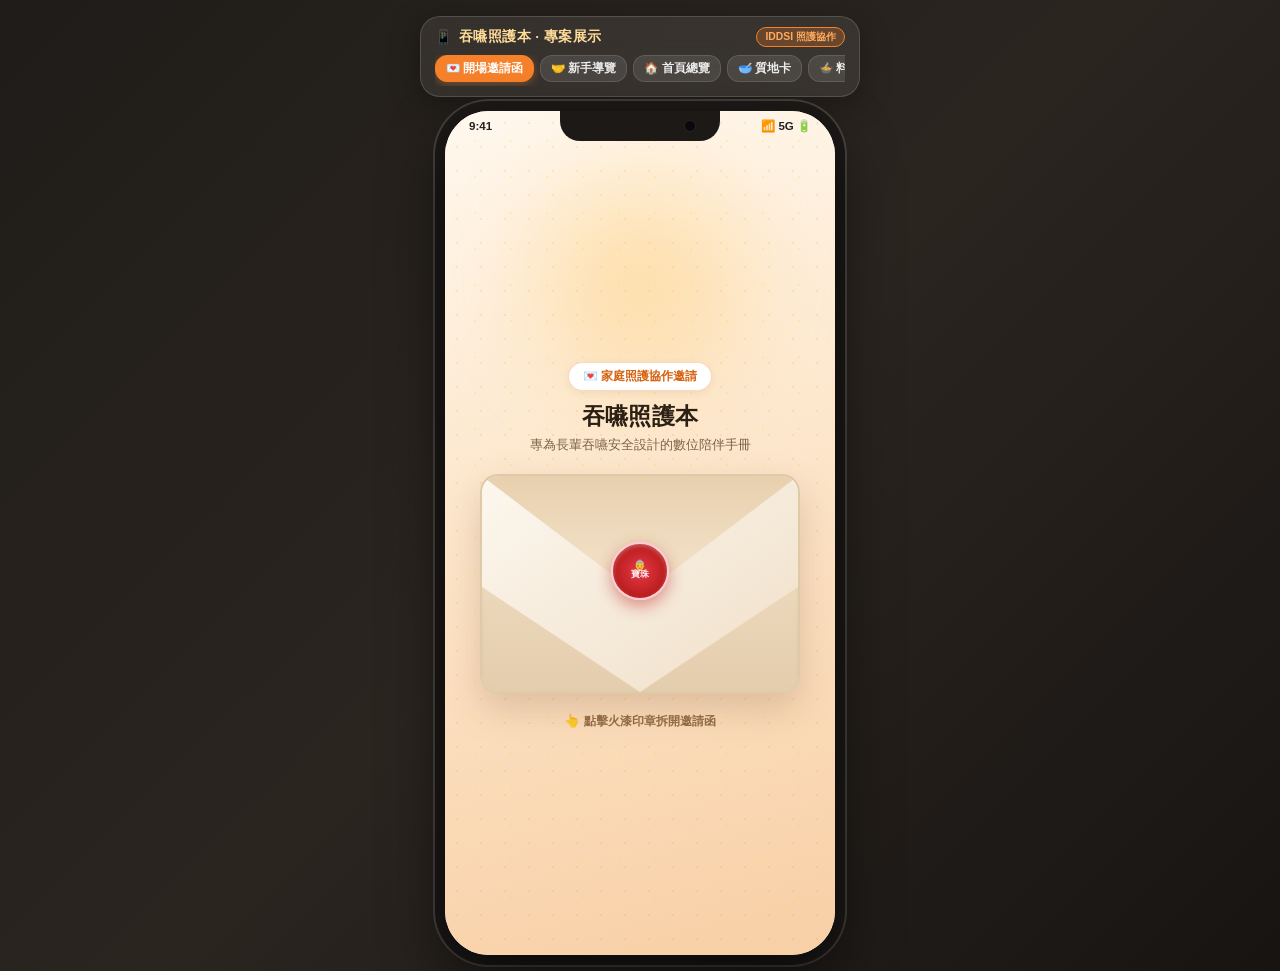
==== commit 3f758e62: "feat: add 3D caregiver invitation animation and showcase toolbar" ====
--- a/吞嚥照護本/index.html
+++ b/吞嚥照護本/index.html
@@ -1,15 +1,30 @@
-<!doctype html><html><head><meta charset=utf8><meta name=viewport content="width=device-width,initial-scale=1,viewport-fit=cover"><style>:root{color-scheme:light;box-sizing:border-box;padding-top:env(safe-area-inset-top,0px);padding-bottom:env(safe-area-inset-bottom,0px)}html{scroll-padding-top:env(safe-area-inset-top,0px)}body{margin:0;padding:0;font:14px -apple-system,BlinkMacSystemFont,sans-serif;background:#faf9f5;color:#141413}img{max-width:100%}[hidden]:not([hidden=until-found i]){display:none!important}</style></head><body>
-<title>吞嚥照護本</title>
-<style>
+<!doctype html><html><head><meta charset=utf8><meta name=viewport content="width=device-width,initial-scale=1,viewport-fit=cover"><title>吞嚥照護本</title><style>:root{color-scheme:light;box-sizing:border-box;padding-top:env(safe-area-inset-top,0px);padding-bottom:env(safe-area-inset-bottom,0px)}html{scroll-padding-top:env(safe-area-inset-top,0px)}body{margin:0;padding:0;font:14px -apple-system,BlinkMacSystemFont,sans-serif;background:#201e1b;color:#141413}img{max-width:100%}[hidden]:not([hidden=until-found i]){display:none!important}
   :root{
-    --page-bg:#e7e2d8; --bg:#fef6ee; --card:#ffffff; --ink:#1c1c1c; --sub:#6b7280;
+    --page-bg:#1e1b18; --bg:#fef6ee; --card:#ffffff; --ink:#1c1c1c; --sub:#6b7280;
     --accent:#f6812a; --accent-d:#d6620f; --yellow:#fddb00; --yellow-d:#f5c400;
-    --line:#e5e7eb; --teal:#12b8a6;
+    --line:#e5e7eb; --teal:#12b8a6; --gold:#eab308;
   }
   *{box-sizing:border-box;}
-  body{margin:0;font-family:"PingFang TC","Microsoft JhengHei",sans-serif;background:var(--page-bg);display:flex;justify-content:center;padding-block:24px;color:var(--ink);}
-  .phone{width:390px;max-width:100%;height:820px;background:var(--bg);border-radius:36px;box-shadow:0 20px 50px rgba(0,0,0,.3);overflow:hidden;position:relative;border:8px solid #111;}
-  .screen{height:100%;overflow-y:auto;padding-bottom:96px;}
+  body{margin:0;font-family:"PingFang TC","Microsoft JhengHei",sans-serif;background:linear-gradient(135deg, #1f1c19 0%, #2b2520 50%, #171412 100%);min-height:100vh;display:flex;flex-direction:column;align-items:center;padding:16px;color:var(--ink);}
+  
+  /* ---- Showcase Header Bar ---- */
+  .showcase-header{width:100%;max-width:440px;margin-bottom:14px;background:rgba(255,255,255,.08);backdrop-filter:blur(16px);-webkit-backdrop-filter:blur(16px);border:1px solid rgba(255,255,255,.15);border-radius:20px;padding:10px 14px;color:#fff;box-shadow:0 8px 32px rgba(0,0,0,.3);}
+  .sc-top{display:flex;align-items:center;justify-content:space-between;margin-bottom:8px;}
+  .sc-title{font-size:.85rem;font-weight:800;letter-spacing:.5px;display:flex;align-items:center;gap:6px;color:#ffdd99;}
+  .sc-badge{background:rgba(246,129,42,.25);border:1px solid var(--accent);color:#ffaa5e;font-size:.65rem;padding:2px 8px;border-radius:10px;font-weight:700;}
+  .sc-nav{display:flex;gap:6px;overflow-x:auto;padding-bottom:4px;-webkit-overflow-scrolling:touch;}
+  .sc-btn{flex:0 0 auto;background:rgba(255,255,255,.1);border:1px solid rgba(255,255,255,.12);color:#eee;font-size:.72rem;padding:5px 10px;border-radius:12px;cursor:pointer;transition:all .2s;font-weight:600;}
+  .sc-btn:hover,.sc-btn.active{background:var(--accent);border-color:var(--accent);color:#fff;box-shadow:0 2px 8px rgba(246,129,42,.4);}
+
+  /* ---- Phone Device Mockup ---- */
+  .phone{width:390px;max-width:100%;height:844px;background:var(--bg);border-radius:44px;box-shadow:0 25px 60px rgba(0,0,0,.6),0 0 0 10px #1c1917,0 0 0 12px rgba(255,255,255,.15);overflow:hidden;position:relative;}
+  .phone-notch{position:absolute;top:0;left:50%;transform:translateX(-50%);width:160px;height:30px;background:#1c1917;border-radius:0 0 20px 20px;z-index:50;display:flex;align-items:center;justify-content:center;}
+  .notch-cam{width:12px;height:12px;border-radius:50%;background:#09090b;margin-left:auto;margin-right:24px;border:1px solid rgba(255,255,255,.1);}
+  .phone-bar{position:absolute;top:8px;left:24px;right:24px;display:flex;justify-content:space-between;align-items:center;font-size:.72rem;font-weight:700;color:#1c1c1c;z-index:49;pointer-events:none;}
+  .phone-bar.dark-text{color:#222;}
+  .phone-bar.light-text{color:#fff;}
+
+  .screen{height:100%;overflow-y:auto;padding-bottom:96px;position:relative;-webkit-overflow-scrolling:touch;}
   .tabbar{position:absolute;bottom:0;left:0;right:0;height:88px;background:#171717;display:flex;align-items:flex-end;padding-bottom:14px;border-radius:36px 36px 0 0;z-index:20;}
   .tab{flex:1;display:flex;flex-direction:column;align-items:center;justify-content:center;gap:6px;font-size:.68rem;color:#fff;cursor:pointer;background:none;border:none;}
   .tab.active{color:var(--accent);}
@@ -18,7 +33,72 @@
   .tab .ic svg{width:26px;height:26px;stroke:#fff;fill:none;stroke-width:1.6;}
   .tab-spacer{flex:0 0 76px;}
   .tab-bump{position:absolute;left:50%;top:-24px;transform:translateX(-50%);width:140px;height:48px;background:#171717;border-radius:70px 70px 0 0;z-index:19;}
-  .fab{position:absolute;left:50%;bottom:56px;transform:translateX(-50%);width:60px;height:60px;border-radius:50%;background:var(--accent);color:#fff;font-size:1.7rem;border:none;display:flex;align-items:center;justify-content:center;cursor:pointer;z-index:21;box-shadow:0 4px 10px rgba(0,0,0,.25);}
+  .fab{position:absolute;left:50%;bottom:56px;transform:translateX(-50%);width:60px;height:60px;border-radius:50%;background:var(--accent);color:#fff;font-size:1.7rem;border:none;display:flex;align-items:center;justify-content:center;cursor:pointer;z-index:21;box-shadow:0 4px 12px rgba(246,129,42,.5);transition:transform .2s;}
+  .fab:hover{transform:translateX(-50%) scale(1.06);}
+
+  /* ---- 💌 開場邀請函動畫 (Invitation Animation) ---- */
+  .inv-container{position:relative;min-height:100%;background:linear-gradient(165deg,#fff8ee 0%,#fde8ce 40%,#f8cfa5 100%);padding:44px 20px 30px;display:flex;flex-direction:column;align-items:center;justify-content:center;overflow:hidden;perspective:1000px;}
+  .inv-sparkles{position:absolute;inset:0;background-image:radial-gradient(circle,rgba(246,129,42,.15) 1.5px,transparent 1.5px),radial-gradient(circle,rgba(253,219,0,.2) 1.5px,transparent 1.5px);background-size:24px 24px,36px 36px;background-position:0 0,12px 12px;pointer-events:none;}
+  .inv-glow{position:absolute;top:20%;left:50%;transform:translate(-50%,-50%);width:320px;height:320px;background:radial-gradient(circle,rgba(255,200,100,.45) 0%,rgba(255,255,255,0) 70%);border-radius:50%;filter:blur(30px);pointer-events:none;}
+  
+  .inv-hero{text-align:center;margin-bottom:20px;z-index:2;animation:fadeInDown .8s ease forwards;}
+  .inv-tag{display:inline-flex;align-items:center;gap:6px;background:#fff;border:1px solid rgba(246,129,42,.3);color:var(--accent-d);font-size:.75rem;font-weight:800;padding:5px 14px;border-radius:30px;box-shadow:0 2px 8px rgba(0,0,0,.06);margin-bottom:10px;}
+  .inv-hero h1{margin:0 0 4px;font-size:1.45rem;font-weight:900;color:#2c2014;letter-spacing:.3px;}
+  .inv-hero p{margin:0;font-size:.82rem;color:#7c6248;}
+
+  /* 3D Envelope Component */
+  .env-stage{position:relative;width:320px;height:220px;margin-bottom:24px;z-index:5;perspective:1000px;cursor:pointer;}
+  .env-body{position:absolute;inset:0;background:linear-gradient(145deg,#fcf7ee 0%,#f0dfc8 100%);border-radius:18px;border:2px solid #dfcaa8;box-shadow:0 15px 35px rgba(138,97,66,.25),inset 0 1px 0 #fff;z-index:2;overflow:visible;}
+  .env-pocket{position:absolute;left:0;right:0;bottom:0;height:140px;background:linear-gradient(180deg,#eedbbf 0%,#e4cdad 100%);border-radius:0 0 16px 16px;clip-path:polygon(0% 25%, 50% 100%, 100% 25%, 100% 100%, 0% 100%);z-index:4;box-shadow:inset 0 2px 4px rgba(0,0,0,.04);}
+  .env-flap{position:absolute;top:0;left:0;right:0;height:120px;background:linear-gradient(180deg,#e8d0ae 0%,#f5e5ce 100%);border-radius:16px 16px 0 0;clip-path:polygon(0% 0%, 100% 0%, 50% 100%);transform-origin:top center;transition:transform .8s cubic-bezier(.4,0,.2,1);z-index:6;box-shadow:0 3px 8px rgba(0,0,0,.1);}
+  .env-stage.open .env-flap{transform:rotateX(180deg);z-index:1;}
+
+  /* Wax Seal */
+  .wax-seal{position:absolute;left:50%;top:95px;transform:translate(-50%,-50%);width:58px;height:58px;background:radial-gradient(circle,#e63946 0%,#b71c1c 70%,#7f0000 100%);border-radius:50%;border:2px solid #ffccd5;box-shadow:0 6px 16px rgba(183,28,28,.45),inset 0 2px 4px rgba(255,255,255,.3);display:flex;flex-direction:column;align-items:center;justify-content:center;color:#fff;font-weight:900;font-size:1.4rem;z-index:7;transition:all .3s cubic-bezier(.175,.885,.32,1.275);animation:sealPulse 2s infinite;}
+  .wax-seal span{font-size:.58rem;font-weight:800;letter-spacing:.5px;margin-top:-2px;color:#ffebee;}
+  .env-stage:hover .wax-seal{transform:translate(-50%,-50%) scale(1.12);box-shadow:0 8px 22px rgba(183,28,28,.6);}
+  .env-stage.open .wax-seal{opacity:0;transform:translate(-50%,-50%) scale(0);pointer-events:none;}
+
+  @keyframes sealPulse{
+    0%,100%{box-shadow:0 6px 16px rgba(183,28,28,.45),0 0 0 0 rgba(230,57,70,.4);}
+    50%{box-shadow:0 8px 20px rgba(183,28,28,.55),0 0 0 10px rgba(230,57,70,0);}
+  }
+
+  /* Unfolded Invitation Letter */
+  .inv-letter-card{width:100%;max-width:340px;background:#ffffff;border-radius:24px;padding:24px 20px 20px;box-shadow:0 12px 36px rgba(100,70,40,.18),0 1px 3px rgba(0,0,0,.05);border:1px solid #faeade;position:relative;z-index:10;transform:translateY(30px);opacity:0;transition:all .8s cubic-bezier(.16,1,.3,1);display:none;}
+  .inv-stage-opened .inv-letter-card{display:block;transform:translateY(0);opacity:1;animation:slideUpCard .7s ease forwards;}
+  .inv-stage-opened .env-stage{display:none;}
+  .inv-stage-opened .inv-hero{display:none;}
+
+  .letter-stamp{position:absolute;right:18px;top:18px;width:44px;height:44px;border:1.5px dashed #f6812a;border-radius:8px;display:flex;flex-direction:column;align-items:center;justify-content:center;color:#f6812a;font-size:.6rem;font-weight:800;transform:rotate(6deg);}
+  .letter-stamp b{font-size:.9rem;}
+  .letter-to{font-size:.78rem;font-weight:800;color:#f6812a;margin-bottom:6px;display:flex;align-items:center;gap:4px;}
+  .letter-heading{font-size:1.15rem;font-weight:900;color:#1c1c1c;margin:0 0 12px;line-height:1.35;}
+  .letter-body{font-size:.82rem;color:#4b453e;line-height:1.65;background:#fdf9f4;border-radius:14px;padding:12px 14px;margin-bottom:14px;border-left:3px solid #f6812a;}
+  
+  .team-section{margin-bottom:16px;}
+  .team-title{font-size:.74rem;font-weight:800;color:#8a7765;margin-bottom:8px;}
+  .team-pills{display:flex;flex-direction:column;gap:6px;}
+  .team-pill{display:flex;align-items:center;gap:8px;background:#f7f6f3;padding:7px 10px;border-radius:12px;}
+  .team-pill .tp-av{font-size:1.1rem;}
+  .team-pill .tp-nm{font-size:.78rem;font-weight:700;color:#222;}
+  .team-pill .tp-role{font-size:.68rem;color:#888;margin-left:auto;}
+  .team-pill.founder{background:#fff3e8;border:1px solid #ffd8b8;}
+  .team-pill.founder .tp-role{color:#e75900;font-weight:700;}
+
+  .target-badge{background:linear-gradient(135deg,#fff600 0%,#ffd700 100%);border-radius:14px;padding:10px 14px;display:flex;align-items:center;justify-content:space-between;margin-bottom:16px;box-shadow:0 2px 8px rgba(218,165,32,.25);}
+  .tb-left b{display:block;font-size:.84rem;color:#3d3400;font-weight:900;}
+  .tb-left span{display:block;font-size:.68rem;color:#6b5c00;}
+  .tb-icon{font-size:1.6rem;}
+
+  .inv-actions{display:flex;flex-direction:column;gap:8px;}
+  .btn-accept{background:linear-gradient(135deg,#f6812a 0%,#e75900 100%);color:#fff;border:none;padding:13px 20px;border-radius:18px;font-size:.92rem;font-weight:800;cursor:pointer;display:flex;align-items:center;justify-content:center;gap:8px;box-shadow:0 6px 18px rgba(246,129,42,.4);transition:all .2s;}
+  .btn-accept:hover{transform:translateY(-2px);box-shadow:0 8px 24px rgba(246,129,42,.5);}
+  .btn-replay{background:none;border:1px solid #ddd;color:#777;padding:9px;border-radius:14px;font-size:.76rem;cursor:pointer;font-weight:700;}
+  .btn-replay:hover{background:#f5f5f5;color:#333;}
+
+  @keyframes fadeInDown{from{opacity:0;transform:translateY(-20px)}to{opacity:1;transform:translateY(0)}}
+  @keyframes slideUpCard{from{opacity:0;transform:translateY(40px) scale(.95)}to{opacity:1;transform:translateY(0) scale(1)}}
 
   /* ---- 質地卡 ---- */
   .qd-head{padding:16px 16px 10px;}
@@ -90,11 +170,11 @@
   .cal-d.has::after{content:"";display:block;width:4px;height:4px;border-radius:50%;background:var(--accent);position:relative;top:9px;}
   .today-title{font-weight:800;font-size:1rem;margin:12px 0 2px;color:#222;}
   .today-sub{font-size:.78rem;color:#3a3226;}
-  .entry-item{display:flex;gap:10px;align-items:center;background:rgba(255,255,255,.6);border-radius:10px;padding:8px 10px;margin-top:8px;}
-  .entry-item img{width:38px;height:38px;border-radius:8px;object-fit:cover;background:#fff;}
+  .entry-item{display:flex;gap:10px;align-items:center;background:rgba(255,255,255,.75);border-radius:12px;padding:9px 12px;margin-top:8px;box-shadow:0 1px 3px rgba(0,0,0,.04);}
+  .entry-item .entry-badge{width:38px;height:38px;border-radius:10px;background:#fff;display:flex;align-items:center;justify-content:center;font-size:1.2rem;box-shadow:0 1px 3px rgba(0,0,0,.08);flex-shrink:0;}
   .entry-item .who{font-size:.7rem;font-weight:700;color:#222;}
-  .entry-item .what{font-size:.72rem;color:#444;}
-  .entry-item .time{margin-left:auto;font-size:.65rem;color:#666;}
+  .entry-item .what{font-size:.74rem;color:#444;font-weight:600;}
+  .entry-item .time{margin-left:auto;font-size:.65rem;color:#666;font-weight:600;}
 
   .form-panel{background:var(--card);border-radius:20px 20px 0 0;margin-top:-14px;position:relative;padding:16px;box-shadow:0 -2px 10px rgba(0,0,0,.08);}
   .fp-head{display:flex;align-items:center;gap:10px;margin-bottom:12px;}
@@ -137,7 +217,7 @@
   .photo-grid .ph{flex:0 0 100px;height:120px;border-radius:8px;background:#ccc center/cover;position:relative;}
   .photo-grid .ph span{position:absolute;left:6px;bottom:6px;color:#fff;font-size:.65rem;text-shadow:0 1px 3px rgba(0,0,0,.7);}
 
-  .toast{position:absolute;bottom:90px;left:50%;transform:translateX(-50%);background:#222;color:#fff;padding:8px 16px;border-radius:20px;font-size:.78rem;z-index:40;opacity:0;transition:opacity .2s;pointer-events:none;}
+  .toast{position:absolute;bottom:90px;left:50%;transform:translateX(-50%);background:#222;color:#fff;padding:8px 16px;border-radius:20px;font-size:.78rem;z-index:60;opacity:0;transition:opacity .2s;pointer-events:none;}
   .toast.show{opacity:1;}
 
   /* ---- Onboarding ---- */
@@ -145,7 +225,7 @@
   .onboard-illust{flex:1;display:flex;align-items:center;justify-content:center;font-size:7rem;padding-top:40px;}
   .onboard-card{background:#f9f9f9;border-radius:50px 50px 0 0;box-shadow:inset 0 5px 10px 3px rgba(0,0,0,.05);width:100%;padding:40px 24px 56px;text-align:center;position:relative;}
   .onboard-card h2{margin:0 0 8px;font-size:1.6rem;font-weight:800;color:#000;}
-  .onboard-card p{margin:0;font-size:1.05rem;color:#bdbdbd;}
+  .onboard-card p{margin:0;font-size:1.05rem;color:#999;}
   .onboard-dots{display:flex;gap:6px;justify-content:center;margin-top:22px;}
   .onboard-dots span{width:8px;height:8px;border-radius:4px;background:#ddd;display:inline-block;}
   .onboard-dots span.on{width:24px;background:#f9b600;}
@@ -153,7 +233,7 @@
   .onboard-next.last{background:#000;}
 
   /* ---- Home ---- */
-  .home-hero{background:#fff600;border-radius:0 0 41px 41px;padding:16px 16px 60px;position:relative;}
+  .home-hero{background:#fff600;border-radius:0 0 41px 41px;padding:24px 16px 60px;position:relative;}
   .home-toprow{display:flex;align-items:center;gap:6px;font-size:.85rem;font-weight:700;color:#000;}
   .home-toprow .chev{font-size:.7rem;color:#555;}
   .home-date{font-size:1.4rem;font-weight:800;color:#000;margin:14px 0 2px;}
@@ -178,9 +258,33 @@
   .log-badge{align-self:flex-start;background:#ff5100;color:#fff;font-size:.65rem;font-weight:700;border-radius:10px;padding:3px 8px;margin-bottom:2px;}
   .log-row{background:rgba(255,255,255,.85);border-radius:23px;padding:9px 12px;font-size:.75rem;font-weight:700;color:#333;display:flex;align-items:center;gap:6px;}
   .log-card.past .log-row{background:rgba(255,255,255,.6);}
-</style>
-
+</style></head><body>
+
+<!-- 🌟 全專案展示導覽列 (Showcase Controller) -->
+<div class="showcase-header">
+  <div class="sc-top">
+    <div class="sc-title"><span>📱</span> 吞嚥照護本 · 專案展示</div>
+    <div class="sc-badge">IDDSI 照護協作</div>
+  </div>
+  <div class="sc-nav" id="showcaseNav">
+    <button class="sc-btn active" data-sc="invitation">💌 開場邀請函</button>
+    <button class="sc-btn" data-sc="onboard">🤝 新手導覽</button>
+    <button class="sc-btn" data-sc="home">🏠 首頁總覽</button>
+    <button class="sc-btn" data-sc="texture">🥣 質地卡</button>
+    <button class="sc-btn" data-sc="menu-5">🍲 料理示範</button>
+    <button class="sc-btn" data-sc="meal">🍳 自家菜</button>
+    <button class="sc-btn" data-sc="visit">📋 安心錄</button>
+    <button class="sc-btn" data-sc="elder">👵 長輩卡</button>
+  </div>
+</div>
+
+<!-- 📱 手機模擬外框 -->
 <div class="phone">
+  <div class="phone-notch"><div class="notch-cam"></div></div>
+  <div class="phone-bar" id="phoneBar">
+    <span>9:41</span>
+    <span style="display:flex;gap:4px;align-items:center;">📶 5G 🔋</span>
+  </div>
   <div class="screen" id="screen"></div>
   <div class="tab-bump"></div>
   <div class="fab" id="fab">＋</div>
@@ -257,16 +361,23 @@
     sections:[{ key:"step", pill:"步驟教學", heading:"步驟教學", videos:[{label:null}] }] }
 };
 
-/* ---------------- onboarding ---------------- */
+/* ---------------- onboarding & invitation ---------------- */
 const ONBOARD_KEY = "ansimjia_onboarded";
 const ONBOARD_SLIDES = [
   { emoji:"🤝", title:"溫暖陪伴", sub:"安心陪伴，不再單打獨鬥" },
-  { emoji:"🎬", title:"專業分級", sub:"專業依據影片,不再憑感覺" },
-  { emoji:"📖", title:"紀錄無憂", sub:"紀錄不遺忘,回顧看得見" }
+  { emoji:"🎬", title:"專業分級", sub:"專業依據影片，不再憑感覺" },
+  { emoji:"📖", title:"紀錄無憂", sub:"紀錄不遺忘，回顧看得見" }
 ];
 
 /* ---------------- state ---------------- */
-const state = { tab:"home", mealSelDate: fmt(new Date()), textureView:"list", selftestKey:null, onboardStep:1 };
+const state = { 
+  tab: "invitation", 
+  mealSelDate: fmt(new Date()), 
+  textureView: "list", 
+  selftestKey: null, 
+  onboardStep: 1,
+  invitationOpen: false
+};
 
 function toast(msg){
   const el = document.getElementById("toast");
@@ -281,11 +392,45 @@
   const tabbar = document.getElementById("tabbar");
   const fabEl = document.getElementById("fab");
   const bumpEl = document.querySelector(".tab-bump");
-  fabEl.style.display = (state.tab==="onboard") ? "none" : "flex";
-  if(state.tab==="onboard"){
+  const phoneBar = document.getElementById("phoneBar");
+
+  // Phone status bar color matching
+  if(phoneBar){
+    phoneBar.className = (state.tab==="onboard" || state.tab==="home" || state.tab==="invitation") ? "phone-bar dark-text" : "phone-bar light-text";
+  }
+
+  // Update showcase active button
+  document.querySelectorAll(".sc-btn").forEach(btn=>{
+    const sc = btn.dataset.sc;
+    let isActive = false;
+    if(sc === "invitation" && state.tab === "invitation") isActive = true;
+    else if(sc === "onboard" && state.tab === "onboard") isActive = true;
+    else if(sc === "home" && state.tab === "home") isActive = true;
+    else if(sc === "texture" && state.tab === "texture" && state.textureView === "list") isActive = true;
+    else if(sc === "menu-5" && state.tab === "texture" && state.textureView === "menu" && state.selftestKey === "5") isActive = true;
+    else if(sc === "meal" && state.tab === "meal") isActive = true;
+    else if(sc === "visit" && state.tab === "visit") isActive = true;
+    else if(sc === "elder" && state.tab === "elder") isActive = true;
+    btn.classList.toggle("active", isActive);
+  });
+
+  const isFullscreenView = (state.tab==="invitation" || state.tab==="onboard" || (state.tab==="texture" && state.textureView!=="list"));
+
+  if(state.tab==="invitation"){
+    screen.innerHTML = renderInvitation();
+    tabbar.style.display = "none";
+    if(bumpEl) bumpEl.style.display = "none";
+    fabEl.style.display = "none";
+    screen.style.paddingBottom = "0px";
+    screen.scrollTop = 0;
+    wireEvents();
+    return;
+  } else if(state.tab==="onboard"){
     screen.innerHTML = renderOnboarding(state.onboardStep);
     tabbar.style.display = "none";
     if(bumpEl) bumpEl.style.display = "none";
+    fabEl.style.display = "none";
+    screen.style.paddingBottom = "0px";
     screen.scrollTop = 0;
     wireEvents();
     return;
@@ -311,15 +456,106 @@
     screen.innerHTML = renderElder();
     tabbar.style.display = "flex";
   }
-  const barHidden = (tabbar.style.display==="none");
-  if(bumpEl) bumpEl.style.display = barHidden ? "none" : "block";
-  fabEl.style.display = barHidden ? "none" : "flex";
-  screen.style.paddingBottom = barHidden ? "0px" : "96px";
+
+  if(bumpEl) bumpEl.style.display = isFullscreenView ? "none" : "block";
+  fabEl.style.display = isFullscreenView ? "none" : "flex";
+  screen.style.paddingBottom = isFullscreenView ? "0px" : "96px";
   screen.scrollTop = 0;
+  
   document.querySelectorAll(".tab").forEach(b=>{
     b.classList.toggle("active", b.dataset.tab===state.tab);
   });
   wireEvents();
+}
+
+/* ---------------- 💌 開場邀請函 (Caregiver Invitation) ---------------- */
+function renderInvitation(){
+  const isOpen = state.invitationOpen;
+  return `
+  <div class="inv-container ${isOpen ? 'inv-stage-opened' : ''}">
+    <div class="inv-sparkles"></div>
+    <div class="inv-glow"></div>
+
+    <!-- 頂部標題（未拆信時） -->
+    <div class="inv-hero">
+      <div class="inv-tag">💌 家庭照護協作邀請</div>
+      <h1>吞嚥照護本</h1>
+      <p>專為長輩吞嚥安全設計的數位陪伴手冊</p>
+    </div>
+
+    <!-- 3D 信封主體 -->
+    <div class="env-stage ${isOpen ? 'open' : ''}" id="envelopeStage">
+      <div class="env-body">
+        <div class="env-pocket"></div>
+        <div class="env-flap"></div>
+        <div class="wax-seal" id="waxSealBtn">
+          <span>👵</span>
+          <span>寶珠</span>
+        </div>
+      </div>
+      <div style="position:absolute;bottom:-36px;left:0;right:0;text-align:center;font-size:.78rem;font-weight:800;color:#936c44;animation:fadeInDown 1s infinite alternate;">
+        👆 點擊火漆印章拆開邀請函
+      </div>
+    </div>
+
+    <!-- 展開後的邀請函卡片 -->
+    <div class="inv-letter-card">
+      <div class="letter-stamp">
+        <b>IDDSI</b>
+        <span>照護認證</span>
+      </div>
+
+      <div class="letter-to">💌 致 最關心寶珠奶奶的家人與夥伴</div>
+      <h2 class="letter-heading">邀請您加入《陳寶珠奶奶》的吞嚥照護團隊</h2>
+
+      <div class="letter-body">
+        照顧長輩的每一餐，都是我們最深的牽掛與愛。<br><br>
+        誠摯邀請您一同使用<b>《吞嚥照護本》</b>，共同記錄每日餐食質地、觀看專業 IDDSI 分級示範影片、掌握門診醫囑叮嚀，陪伴奶奶安心進食每一天！
+      </div>
+
+      <!-- 目標質地 -->
+      <div class="target-badge">
+        <div class="tb-left">
+          <b>陳寶珠奶奶 · 目前目標質地</b>
+          <span>Level 4 糊狀 / 軟質飲食（一口量）</span>
+        </div>
+        <div class="tb-icon">🍲</div>
+      </div>
+
+      <!-- 照護團隊列表 -->
+      <div class="team-section">
+        <div class="team-title">👥 協作成員（共 3 位已加入）</div>
+        <div class="team-pills">
+          <div class="team-pill founder">
+            <span class="tp-av">👩‍⚕️</span>
+            <span class="tp-nm">阿妮</span>
+            <span class="tp-role">看護（邀請發起人）</span>
+          </div>
+          <div class="team-pill">
+            <span class="tp-av">👩</span>
+            <span class="tp-nm">王麗麗</span>
+            <span class="tp-role">大女兒（已加入）</span>
+          </div>
+          <div class="team-pill">
+            <span class="tp-av">🧔</span>
+            <span class="tp-nm">王大樹</span>
+            <span class="tp-role">二兒子（已加入）</span>
+          </div>
+        </div>
+      </div>
+
+      <!-- 操作按鈕 -->
+      <div class="inv-actions">
+        <button class="btn-accept" id="btnAcceptInvitation">
+          <span>✨ 接受邀請 · 進入照護本</span>
+          <span>➔</span>
+        </button>
+        <button class="btn-replay" id="btnReplayInvitation">
+          <span>🔁 重新體驗拆信動畫</span>
+        </button>
+      </div>
+    </div>
+  </div>`;
 }
 
 /* ---------------- Onboarding ---------------- */
@@ -592,7 +828,7 @@
     <div class="today-sub">${String(d.getDate()).padStart(2,"0")} ${["SUN","MON","TUE","WED","THU","FRI","SAT"][d.getDay()]}${wk}　${meals.length? meals.map(m=>m.name).join("、") : "尚無紀錄"}</div>
     ${meals.map(m=>`
       <div class="entry-item">
-        <img src="https://placehold.co/40x40/eee/999?text=🍽" alt="">
+        <div class="entry-badge">${m.cat==='drink'?'🥛':(m.cat==='med'?'💊':'🍚')}</div>
         <div>
           <div class="who">${m.who||"—"}</div>
           <div class="what">${m.name}</div>
@@ -732,9 +968,49 @@
 
 /* ---------------- events ---------------- */
 function wireEvents(){
+  // Wax Seal click to open envelope with smooth animation
+  const envStage = document.getElementById("envelopeStage");
+  const waxBtn = document.getElementById("waxSealBtn");
+  if(envStage && !state.invitationOpen){
+    const openHandler = ()=>{
+      envStage.classList.add("open");
+      setTimeout(()=>{
+        state.invitationOpen = true;
+        render();
+      }, 700);
+    };
+    envStage.addEventListener("click", openHandler);
+    if(waxBtn) waxBtn.addEventListener("click", (e)=>{ e.stopPropagation(); openHandler(); });
+  }
+
+  // Accept Invitation button -> enter Onboarding or Home
+  const btnAccept = document.getElementById("btnAcceptInvitation");
+  if(btnAccept){
+    btnAccept.addEventListener("click", ()=>{
+      let onboarded = false;
+      try{ onboarded = !!localStorage.getItem(ONBOARD_KEY); }catch(e){}
+      state.tab = onboarded ? "home" : "onboard";
+      state.textureView = "list";
+      render();
+      toast("✨ 歡迎加入陳寶珠奶奶的照護團隊！");
+    });
+  }
+
+  // Replay Invitation Animation
+  const btnReplay = document.getElementById("btnReplayInvitation");
+  if(btnReplay){
+    btnReplay.addEventListener("click", ()=>{
+      state.invitationOpen = false;
+      render();
+    });
+  }
+
+  // Calendar date selection
   document.querySelectorAll("[data-date]").forEach(b=>{
     b.addEventListener("click", ()=>{ state.mealSelDate = b.dataset.date; render(); });
   });
+
+  // Meal record form
   const mf = document.getElementById("mealForm");
   if(mf){
     mf.addEventListener("submit", e=>{
@@ -750,10 +1026,12 @@
         note: document.getElementById("m_note").value.trim()
       });
       saveMeals(arr);
-      toast("已儲存紀錄");
+      toast("已儲存飲食紀錄");
       render();
     });
   }
+
+  // Visit doctor record form
   const vf = document.getElementById("visitForm");
   if(vf){
     const dEl = document.getElementById("v_date");
@@ -775,6 +1053,8 @@
       render();
     });
   }
+
+  // Navigation shortcuts
   document.querySelectorAll("[data-goto]").forEach(el=>{
     el.addEventListener("click", ()=>{
       const goto = el.dataset.goto;
@@ -798,6 +1078,8 @@
       }
     });
   });
+
+  // Onboarding next button
   const onboardNext = document.getElementById("onboardNext");
   if(onboardNext){
     onboardNext.addEventListener("click", ()=>{
@@ -810,6 +1092,8 @@
       render();
     });
   }
+
+  // Back buttons
   const backBtn = document.getElementById("stBack");
   if(backBtn){
     backBtn.addEventListener("click", ()=>{
@@ -826,6 +1110,8 @@
       render();
     });
   }
+
+  // Category anchor pills
   document.querySelectorAll(".st-pill").forEach(p=>{
     p.addEventListener("click", ()=>{
       document.querySelectorAll(".st-pill").forEach(x=>x.classList.remove("active"));
@@ -836,6 +1122,7 @@
   });
 }
 
+// Bottom tabbar events
 document.querySelectorAll(".tab").forEach(b=>{
   b.addEventListener("click", ()=>{
     state.tab = b.dataset.tab;
@@ -844,17 +1131,53 @@
     render();
   });
 });
+
+// FAB quick add
 document.getElementById("fab").addEventListener("click", ()=>{
   if(state.tab==="meal"){ document.getElementById("m_name")?.focus(); toast("在下方表單新增一筆餐食紀錄"); }
   else if(state.tab==="visit"){ document.getElementById("v_clinic")?.focus(); toast("在下方表單新增一筆看診紀錄"); }
   else { state.tab="meal"; state.textureView="list"; render(); }
 });
 
+// Showcase Navigation Bar click events (Quick preview any feature)
+document.querySelectorAll(".sc-btn").forEach(btn=>{
+  btn.addEventListener("click", ()=>{
+    const sc = btn.dataset.sc;
+    if(sc === "invitation"){
+      state.tab = "invitation";
+      state.invitationOpen = false;
+    } else if(sc === "onboard"){
+      state.tab = "onboard";
+      state.onboardStep = 1;
+    } else if(sc === "home"){
+      state.tab = "home";
+    } else if(sc === "texture"){
+      state.tab = "texture";
+      state.textureView = "list";
+      state.selftestKey = null;
+    } else if(sc === "menu-5"){
+      state.tab = "texture";
+      state.textureView = "menu";
+      state.selftestKey = "5";
+    } else if(sc === "meal"){
+      state.tab = "meal";
+      state.textureView = "list";
+    } else if(sc === "visit"){
+      state.tab = "visit";
+      state.textureView = "list";
+    } else if(sc === "elder"){
+      state.tab = "elder";
+      state.textureView = "list";
+    }
+    render();
+  });
+});
+
 function start(){
   seedIfEmpty();
-  let onboarded = false;
-  try{ onboarded = !!localStorage.getItem(ONBOARD_KEY); }catch(e){}
-  state.tab = onboarded ? "home" : "onboard";
+  // Default to Invitation Animation for a warm first impression
+  state.tab = "invitation";
+  state.invitationOpen = false;
   render();
 }
 start();
